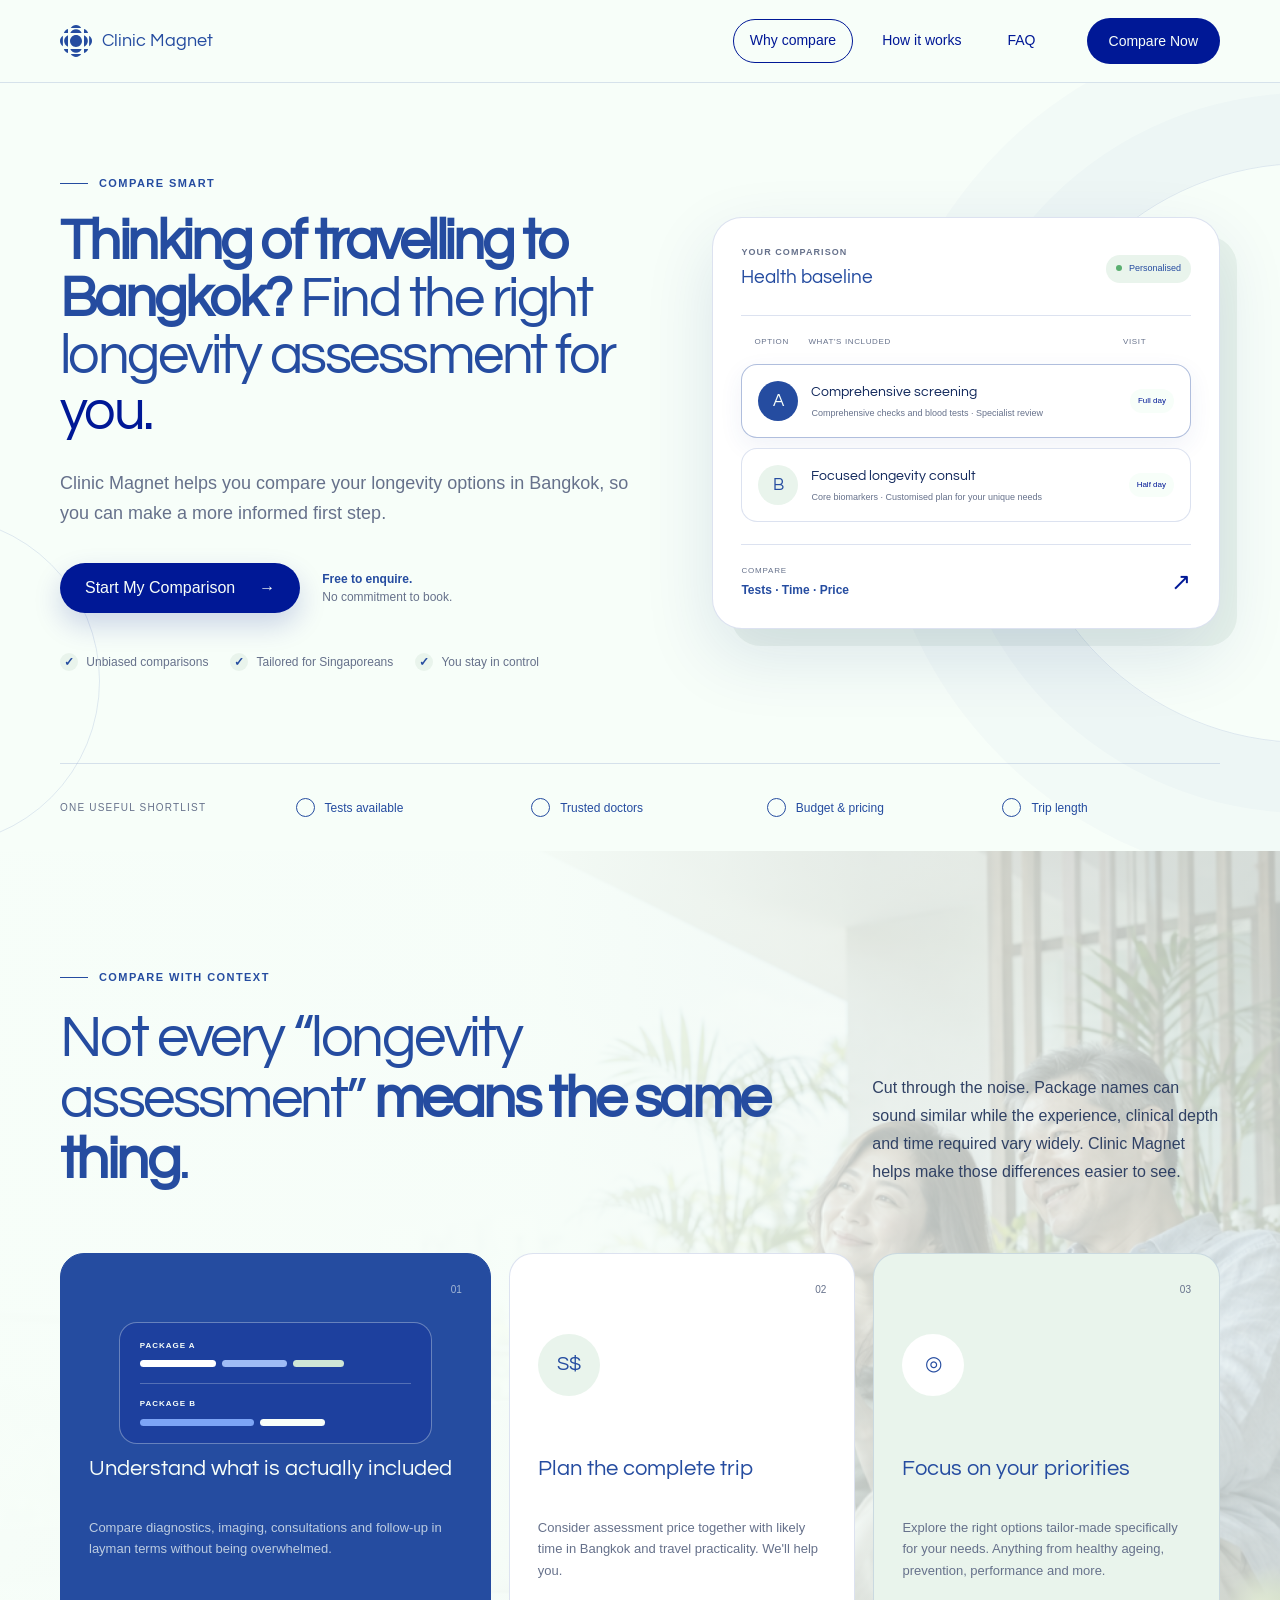
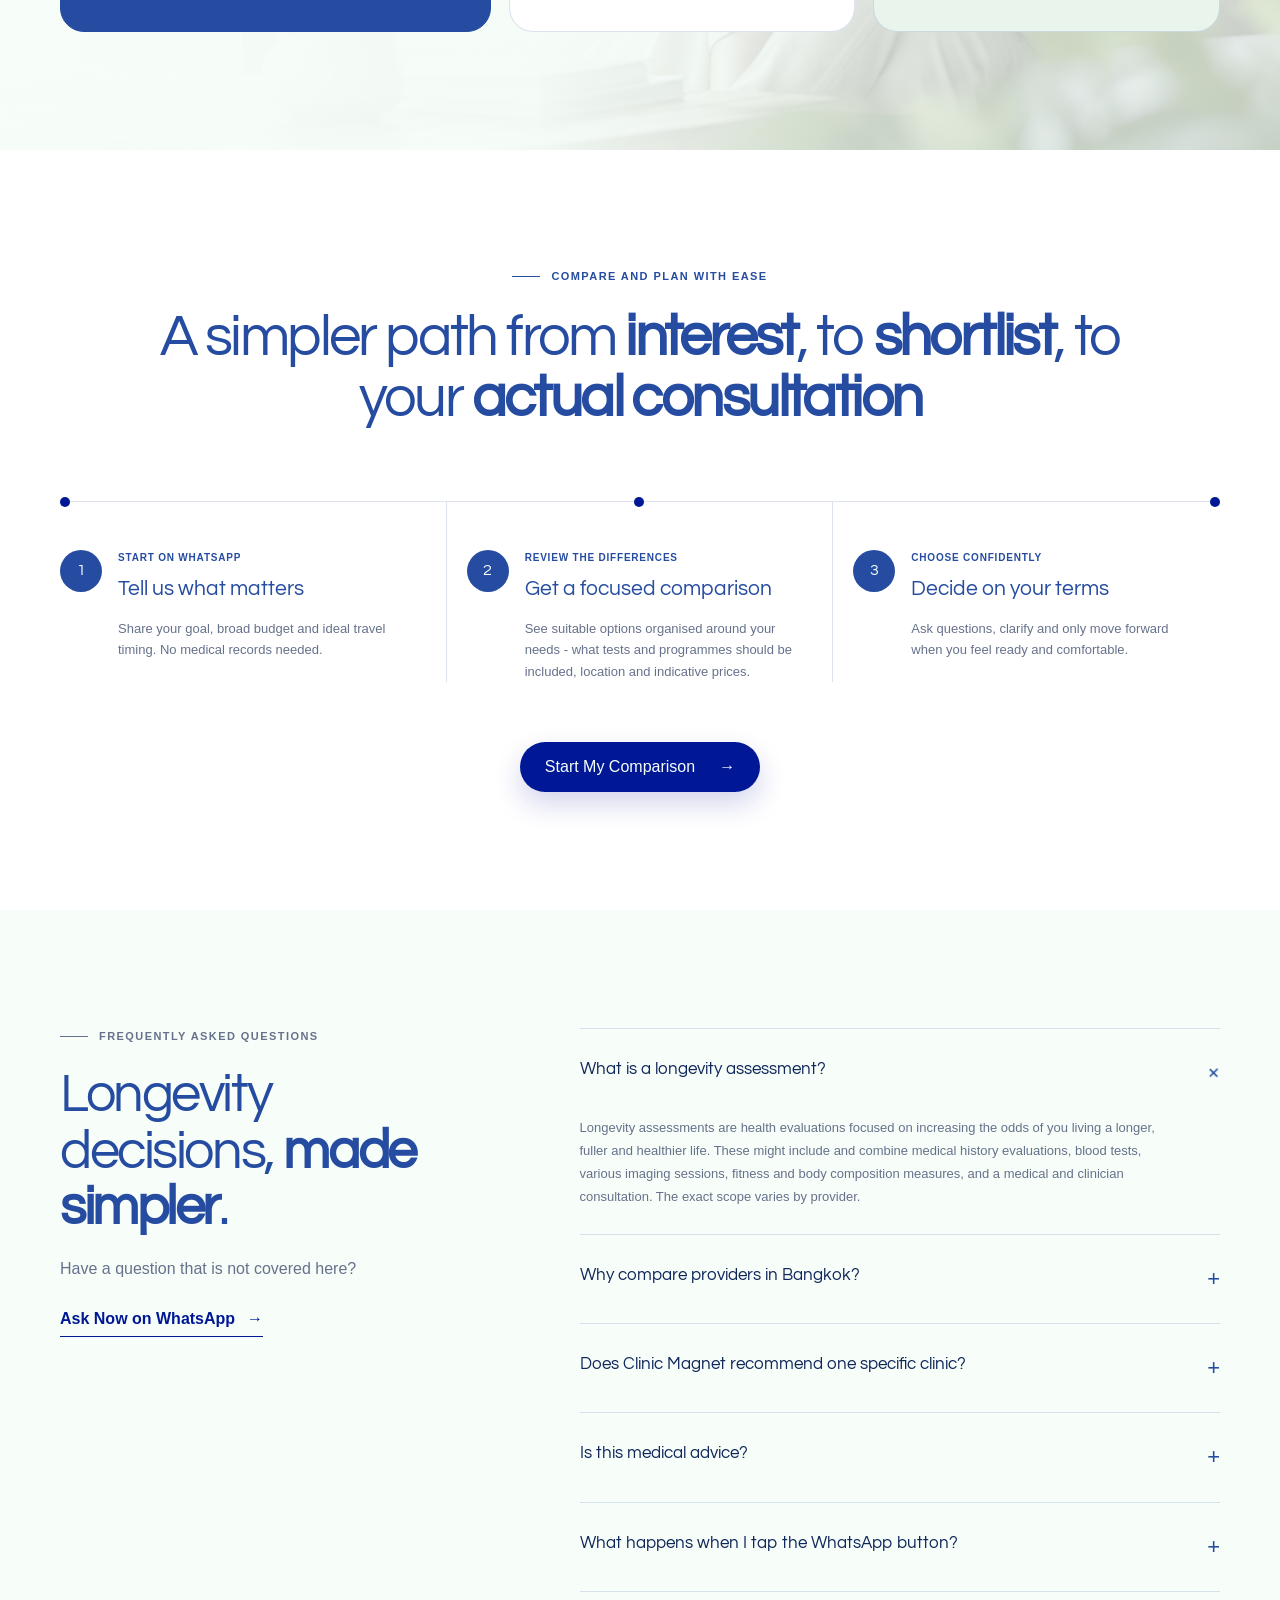
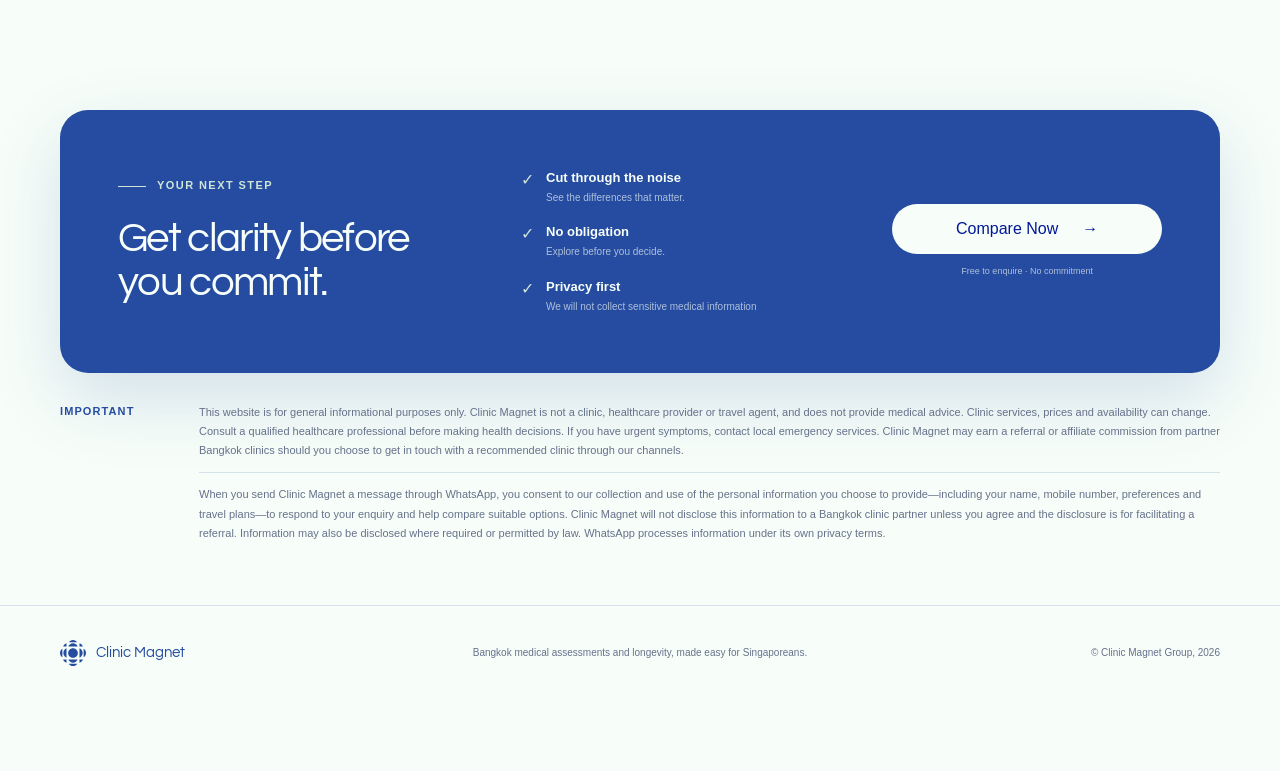
==== index.html @ 4d037371 "Add files via upload Clarified and cleaned up source folder so only essential files are uploaded (in" ====
<!doctype html>
<html lang="en-SG">
  <head>
    <meta charset="UTF-8" />
    <meta name="viewport" content="width=device-width, initial-scale=1.0" />
    <meta name="theme-color" content="#f7fef9" />
    <meta
      name="description"
      content="Compare Bangkok longevity assessment programmes with Clinic Magnet — clearly, confidently and with your priorities in mind."
    />
    <meta property="og:title" content="Compare Bangkok longevity assessments | Clinic Magnet" />
    <meta
      property="og:description"
      content="A clearer way for Singapore residents to compare Bangkok longevity assessment programmes."
    />
    <meta property="og:type" content="website" />
    <meta property="og:image" content="/clinic-magnet-longevity-og.png" />
    <meta property="og:image:width" content="1731" />
    <meta property="og:image:height" content="909" />
    <meta property="og:image:alt" content="Find the right longevity assessment for you with Clinic Magnet." />
    <meta name="twitter:card" content="summary_large_image" />
    <meta name="twitter:title" content="Compare Bangkok longevity assessments | Clinic Magnet" />
    <meta
      name="twitter:description"
      content="A clearer way for Singapore residents to compare Bangkok longevity assessment programmes."
    />
    <meta name="twitter:image" content="/clinic-magnet-longevity-og.png" />
    <title>Bangkok longevity assessments, compared | Clinic Magnet</title>
    <link rel="preconnect" href="https://fonts.googleapis.com" />
    <link rel="preconnect" href="https://fonts.gstatic.com" crossorigin />
    <link href="https://fonts.googleapis.com/css2?family=Questrial&display=swap" rel="stylesheet" />
    <link rel="stylesheet" href="clinic-magnet-longevity.css?v=20260912-1" />
  </head>
  <body id="top" class="cm-page">
    <a class="skip-link" href="#main">Skip to content</a>

    <header class="site-header">
      <div class="container nav-wrap">
        <a class="brand" href="#top" aria-label="Clinic Magnet — home">
          <svg class="brand-symbol" viewBox="20 20 160 160" aria-hidden="true">
            <g>
              <path d="M99.999 129.908c16.521 0 29.915-13.393 29.915-29.915 0-16.521-13.393-29.915-29.915-29.915S70.084 83.471 70.084 99.993s13.394 29.915 29.915 29.915z" />
              <path d="M99.997 40.738c-12.912 0-23.959 7.977-28.487 19.27h56.973c-4.527-11.293-15.575-19.27-28.486-19.27z" />
              <path d="M139.998 71.511v56.973c11.293-4.528 19.27-15.576 19.27-28.487s-7.977-23.959-19.27-28.486z" />
              <path d="M99.997 159.268c12.912 0 23.959-7.977 28.486-19.27H71.51c4.528 11.294 15.576 19.27 28.487 19.27z" />
              <path d="M60.003 71.511c-11.293 4.528-19.27 15.576-19.27 28.486s7.977 23.959 19.27 28.487V71.511z" />
              <path d="M99.999 20c-10.997 0-20.639 5.786-26.057 14.48h52.113C120.639 25.786 110.996 20 99.999 20z" />
              <path d="M165.52 73.944v52.113C174.213 120.641 180 110.997 180 100c0-10.997-5.786-20.639-14.48-26.057v.001z" />
              <path d="M99.998 180c10.997 0 20.64-5.786 26.057-14.479H73.942C79.358 174.213 89.002 180 99.999 180h-.001z" />
              <path d="M20 99.998c0 10.996 5.786 20.639 14.48 26.057V73.942C25.786 79.358 20 89.002 20 99.998z" />
              <path d="M139.994 39.466v20.54h20.54a28.641 28.641 0 0 0-7.49-13.05 28.63 28.63 0 0 0-13.051-7.49h.001z" />
              <path d="M139.998 160.538a28.623 28.623 0 0 0 13.051-7.491 28.621 28.621 0 0 0 7.489-13.05h-20.54v20.541z" />
              <path d="M46.955 153.048a28.646 28.646 0 0 0 13.051 7.491v-20.54h-20.54a28.632 28.632 0 0 0 7.489 13.049z" />
              <path d="M39.461 60.006h20.54v-20.54a28.64 28.64 0 0 0-13.051 7.49 28.627 28.627 0 0 0-7.49 13.05h.001z" />
            </g>
          </svg>
          <span>Clinic Magnet</span>
        </a>

        <nav class="desktop-nav" aria-label="Primary navigation">
          <a href="#why">Why compare</a>
          <a href="#how">How it works</a>
          <a href="#faq">FAQ</a>
        </nav>

        <a class="button button-small whatsapp-cta" data-location="cm-header" href="#">
          Compare Now
        </a>
      </div>
    </header>

    <main id="main">
      <section class="hero">
        <div class="hero-orbit orbit-one" aria-hidden="true"></div>
        <div class="hero-orbit orbit-two" aria-hidden="true"></div>
        <div class="container hero-grid">
          <div class="hero-copy">
            <p class="kicker"><span></span> Compare Smart</p>
            <h1><strong>Thinking of travelling to Bangkok?</strong> Find the right longevity assessment for <em>you.</em></h1>
            <p class="hero-lead">
              Clinic Magnet helps you compare your longevity options in Bangkok, so you can make a
              more informed first step.
            </p>

            <div class="hero-actions">
              <a class="button button-primary whatsapp-cta" data-location="cm-hero" href="#">
                Start My Comparison <span aria-hidden="true">→</span>
              </a>
              <p><strong>Free to enquire.</strong><br />No commitment to book.</p>
            </div>

            <ul class="proof-list" aria-label="Service highlights">
              <li><span aria-hidden="true">✓</span> Unbiased comparisons</li>
              <li><span aria-hidden="true">✓</span> Tailored for Singaporeans</li>
              <li><span aria-hidden="true">✓</span> You stay in control</li>
            </ul>
          </div>

          <aside class="shortlist-panel" aria-label="Example longevity assessment comparison">
            <div class="panel-heading">
              <div>
                <small>Your comparison</small>
                <strong>Health baseline</strong>
              </div>
              <span><i></i> Personalised</span>
            </div>

            <div class="compare-labels" aria-hidden="true">
              <span>Option</span><span>What's included</span><span>Visit</span>
            </div>

            <div class="option-row selected">
              <span class="option-letter">A</span>
              <div>
                <strong>Comprehensive screening</strong>
                <small>Comprehensive checks and blood tests · Specialist review</small>
              </div>
              <span class="visit-pill">Full day</span>
            </div>

            <div class="option-row">
              <span class="option-letter">B</span>
              <div>
                <strong>Focused longevity consult</strong>
                <small>Core biomarkers · Customised plan for your unique needs</small>
              </div>
              <span class="visit-pill">Half day</span>
            </div>

            <div class="panel-summary">
              <div><span>Compare</span><strong>Tests · Time · Price</strong></div>
              <span aria-hidden="true">↗</span>
            </div>
          </aside>
        </div>

        <div class="container compare-strip">
          <p>One useful shortlist</p>
          <span>Tests available</span>
          <span>Trusted doctors</span>
          <span>Budget &amp; pricing</span>
          <span>Trip length</span>
        </div>
      </section>

      <section class="section why-section" id="why">
        <div class="container">
          <div class="section-heading split-heading">
            <div>
              <p class="kicker"><span></span> Compare with context</p>
              <h2>Not every “longevity assessment” <strong>means the same thing</strong>.</h2>
            </div>
            <p>
              Cut through the noise. Package names can sound similar while the experience, clinical
              depth and time required vary widely. Clinic Magnet helps make those differences easier to see.
            </p>
          </div>

          <div class="benefit-grid">
            <article class="benefit-card blue-card">
              <span class="card-number">01</span>
              <div class="card-graphic compare-graphic" aria-hidden="true">
                <div class="package-group package-a">
                  <strong>Package A</strong>
                  <div class="bar-row"><span></span><span></span><span></span></div>
                </div>
                <div class="package-group package-b">
                  <strong>Package B</strong>
                  <div class="bar-row"><span></span><span></span></div>
                </div>
              </div>
              <h3>Understand what is actually included</h3>
              <p>Compare diagnostics, imaging, consultations and follow-up in layman terms without being overwhelmed.</p>
            </article>

            <article class="benefit-card">
              <span class="card-number">02</span>
              <div class="card-icon" aria-hidden="true">S$</div>
              <h3>Plan the complete trip</h3>
              <p>Consider assessment price together with likely time in Bangkok and travel practicality. We'll help you.</p>
            </article>

            <article class="benefit-card mint-card">
              <span class="card-number">03</span>
              <div class="card-icon target-icon" aria-hidden="true">◎</div>
              <h3>Focus on your priorities</h3>
              <p>Explore the right options tailor-made specifically for your needs. Anything from healthy ageing, prevention, performance and more.</p>
            </article>
          </div>
        </div>
      </section>

      <section class="section steps-section" id="how">
        <div class="container">
          <div class="section-heading centered-heading">
            <p class="kicker"><span></span> Compare And Plan With Ease</p>
            <h2>A simpler path from <strong>interest</strong>, to <strong>shortlist</strong>, to your <strong>actual consultation</strong></h2>
          </div>

          <ol class="steps-list">
            <li>
              <span class="step-number">1</span>
              <div>
                <p>Start on WhatsApp</p>
                <h3>Tell us what matters</h3>
                <span>Share your goal, broad budget and ideal travel timing. No medical records needed.</span>
              </div>
            </li>
            <li>
              <span class="step-number">2</span>
              <div>
                <p>Review the differences</p>
                <h3>Get a focused comparison</h3>
                <span>See suitable options organised around your needs - what tests and programmes should be included, location and indicative prices.</span>
              </div>
            </li>
            <li>
              <span class="step-number">3</span>
              <div>
                <p>Choose confidently</p>
                <h3>Decide on your terms</h3>
                <span>Ask questions, clarify and only move forward when you feel ready and comfortable.</span>
              </div>
            </li>
          </ol>

          <div class="center-action">
            <a class="button button-primary whatsapp-cta" data-location="cm-steps" href="#">
              Start My Comparison <span aria-hidden="true">→</span>
            </a>
          </div>
        </div>
      </section>

      <section class="section faq-section" id="faq">
        <div class="container faq-layout">
          <div class="faq-intro">
            <p class="kicker"><span></span> Frequently asked questions</p>
            <h2>Longevity decisions, <strong>made simpler</strong>.</h2>
            <p>Have a question that is not covered here?</p>
            <a class="inline-link whatsapp-cta" data-location="cm-faq" href="#">Ask Now on WhatsApp <span>→</span></a>
          </div>

          <div class="accordion">
            <details open>
              <summary>What is a longevity assessment?<span aria-hidden="true">+</span></summary>
              <p>
                Longevity assessments are health evaluations focused on increasing the odds of you living a
                longer, fuller and healthier life. These might include and combine medical history evaluations,
                blood tests, various imaging sessions, fitness and body composition measures, and a medical and
                clinician consultation. The exact scope varies by provider.
              </p>
            </details>
            <details>
              <summary>Why compare providers in Bangkok?<span aria-hidden="true">+</span></summary>
              <p>
                Bangkok offers a wide range of reputable, highly rated private hospitals and specialist clinics
                within a short flight from Singapore. Comparing helps you understand the differences before
                committing to a visit.
              </p>
            </details>
            <details>
              <summary>Does Clinic Magnet recommend one specific clinic?<span aria-hidden="true">+</span></summary>
              <p>
                We organise potential options around the preferences you share. Clinic Magnet strives to be
                neutral and focused on your needs. We generally offer 3 different options for consideration,
                though sometimes, based on your unique needs, we might recommend less.
              </p>
            </details>
            <details>
              <summary>Is this medical advice?<span aria-hidden="true">+</span></summary>
              <p>
                No. The comparison is general information and does not replace medical advice, diagnosis or
                treatment from a qualified healthcare professional.
              </p>
            </details>
            <details>
              <summary>What happens when I tap the WhatsApp button?<span aria-hidden="true">+</span></summary>
              <p>
                WhatsApp opens with a ready-to-edit enquiry. Sending it starts a conversation about the kind
                of comparison you are looking for, without any obligation to book.
              </p>
            </details>
          </div>
        </div>
      </section>

      <section class="final-section">
        <div class="container final-card">
          <div>
            <p class="kicker light"><span></span> Your next step</p>
            <h2>Get clarity before you commit.</h2>
          </div>
          <ul>
            <li><span>✓</span><div><strong>Cut through the noise</strong><small>See the differences that matter.</small></div></li>
            <li><span>✓</span><div><strong>No obligation</strong><small>Explore before you decide.</small></div></li>
            <li><span>✓</span><div><strong>Privacy first</strong><small>We will not collect sensitive medical information</small></div></li>
          </ul>
          <div class="final-action">
            <a class="button button-light whatsapp-cta" data-location="cm-final" href="#">
              Compare Now <span aria-hidden="true">→</span>
            </a>
            <span>Free to enquire · No commitment</span>
          </div>
        </div>

        <div class="container disclaimer">
          <strong>Important</strong>
          <div class="disclaimer-copy">
            <p>
              This website is for general informational purposes only. Clinic Magnet is not a clinic,
              healthcare provider or travel agent, and does not provide medical
              advice. Clinic services, prices and availability can change. Consult a qualified healthcare
              professional before making health
              decisions. If you have urgent symptoms, contact local emergency services. Clinic Magnet may
              earn a referral or affiliate commission from partner Bangkok clinics should you choose to get
              in touch with a recommended clinic through our channels.
            </p>
            <p class="privacy-note">
              When you send Clinic Magnet a message through WhatsApp, you consent to our collection and use
              of the personal information you choose to provide—including your name, mobile number,
              preferences and travel plans—to respond to your enquiry and help compare suitable options.
              Clinic Magnet will not disclose this information to a Bangkok clinic partner unless you agree
              and the disclosure is for facilitating a referral. Information may also be disclosed where
              required or permitted by law. WhatsApp processes information under its own privacy terms.
            </p>
          </div>
        </div>
      </section>
    </main>

    <footer>
      <div class="container footer-inner">
        <a class="brand footer-brand" href="#top" aria-label="Clinic Magnet — back to top">
          <svg class="brand-symbol" viewBox="20 20 160 160" aria-hidden="true">
            <g>
              <path d="M99.999 129.908c16.521 0 29.915-13.393 29.915-29.915 0-16.521-13.393-29.915-29.915-29.915S70.084 83.471 70.084 99.993s13.394 29.915 29.915 29.915z" />
              <path d="M99.997 40.738c-12.912 0-23.959 7.977-28.487 19.27h56.973c-4.527-11.293-15.575-19.27-28.486-19.27z" />
              <path d="M139.998 71.511v56.973c11.293-4.528 19.27-15.576 19.27-28.487s-7.977-23.959-19.27-28.486z" />
              <path d="M99.997 159.268c12.912 0 23.959-7.977 28.486-19.27H71.51c4.528 11.294 15.576 19.27 28.487 19.27z" />
              <path d="M60.003 71.511c-11.293 4.528-19.27 15.576-19.27 28.486s7.977 23.959 19.27 28.487V71.511z" />
              <path d="M99.999 20c-10.997 0-20.639 5.786-26.057 14.48h52.113C120.639 25.786 110.996 20 99.999 20z" />
              <path d="M165.52 73.944v52.113C174.213 120.641 180 110.997 180 100c0-10.997-5.786-20.639-14.48-26.057v.001z" />
              <path d="M99.998 180c10.997 0 20.64-5.786 26.057-14.479H73.942C79.358 174.213 89.002 180 99.999 180h-.001z" />
              <path d="M20 99.998c0 10.996 5.786 20.639 14.48 26.057V73.942C25.786 79.358 20 89.002 20 99.998z" />
              <path d="M139.994 39.466v20.54h20.54a28.641 28.641 0 0 0-7.49-13.05 28.63 28.63 0 0 0-13.051-7.49h.001z" />
              <path d="M139.998 160.538a28.623 28.623 0 0 0 13.051-7.491 28.621 28.621 0 0 0 7.489-13.05h-20.54v20.541z" />
              <path d="M46.955 153.048a28.646 28.646 0 0 0 13.051 7.491v-20.54h-20.54a28.632 28.632 0 0 0 7.489 13.049z" />
              <path d="M39.461 60.006h20.54v-20.54a28.64 28.64 0 0 0-13.051 7.49 28.627 28.627 0 0 0-7.49 13.05h.001z" />
            </g>
          </svg>
          <span>Clinic Magnet</span>
        </a>
        <p>Bangkok medical assessments and longevity, made easy for Singaporeans.</p>
        <span>© Clinic Magnet Group, <span id="year"></span></span>
      </div>
    </footer>

    <div class="mobile-cta-bar">
      <a class="button button-primary whatsapp-cta" data-location="cm-mobile" href="#">
        Start My Comparison <span aria-hidden="true">→</span>
      </a>
    </div>

    <script src="script.js"></script>
  </body>
</html>
---- clinic-magnet-longevity.css ----
:root {
  --cm-blue: #254ca0;
  --cm-blue-dark: #001896;
  --cm-ink: #10275b;
  --cm-paper: #f7fef9;
  --cm-mint: #e9f4ec;
  --cm-mint-strong: #cfe6d6;
  --cm-white: #ffffff;
  --cm-line: rgba(37, 76, 160, 0.16);
  --cm-muted: #66718b;
  --cm-shadow: 0 26px 70px rgba(13, 48, 126, 0.12);
}

* { box-sizing: border-box; }
html { scroll-behavior: smooth; }
body {
  margin: 0;
  background: var(--cm-paper);
  color: var(--cm-ink);
  font-family: Helvetica, Arial, sans-serif;
  font-size: 16px;
  line-height: 1.55;
  -webkit-font-smoothing: antialiased;
}
a { color: inherit; text-decoration: none; }
.container { width: min(1160px, calc(100% - 40px)); margin-inline: auto; }
.skip-link {
  position: fixed; top: 8px; left: 8px; z-index: 100; transform: translateY(-160%);
  padding: 10px 14px; border: 2px solid var(--cm-blue-dark); border-radius: 8px;
  background: var(--cm-white); color: var(--cm-blue-dark);
}
.skip-link:focus { transform: translateY(0); }

.site-header {
  position: sticky; top: 0; z-index: 30; background: rgba(247, 254, 249, 0.92);
  border-bottom: 1px solid var(--cm-line); backdrop-filter: blur(14px);
}
.nav-wrap { min-height: 82px; display: flex; align-items: center; gap: 34px; }
.brand { display: inline-flex; align-items: center; gap: 10px; color: var(--cm-blue); font-family: Questrial, sans-serif; font-size: 18px; }
.brand-symbol { width: 32px; height: 32px; fill: currentColor; flex: none; }
.desktop-nav { display: flex; gap: 12px; margin-left: auto; }
.desktop-nav a { padding: 10px 16px; border: 1px solid transparent; border-radius: 999px; color: var(--cm-blue-dark); font-size: 14px; }
.desktop-nav a:first-child { border-color: var(--cm-blue-dark); }
.desktop-nav a:hover { background: var(--cm-mint); }

.button {
  min-height: 50px; display: inline-flex; align-items: center; justify-content: center; gap: 24px;
  padding: 0 25px; border-radius: 999px; font-weight: 400; line-height: 1;
  transition: transform .2s ease, background .2s ease, box-shadow .2s ease;
}
.button:hover { transform: translateY(-2px); }
.button:focus-visible, a:focus-visible, summary:focus-visible { outline: 3px solid rgba(37,76,160,.32); outline-offset: 4px; }
.button-small { min-height: 46px; padding-inline: 22px; background: var(--cm-blue-dark); color: var(--cm-paper); font-size: 14px; }
.button-primary { background: var(--cm-blue-dark); color: var(--cm-paper); box-shadow: 0 12px 28px rgba(0, 24, 150, .18); }
.button-primary:hover { background: var(--cm-blue); box-shadow: 0 16px 32px rgba(0, 24, 150, .22); }
.button-light { background: var(--cm-paper); color: var(--cm-blue-dark); }

.hero { position: relative; overflow: hidden; padding: 92px 0 0; }
.hero-orbit { position: absolute; border: 1px solid rgba(37,76,160,.12); border-radius: 50%; pointer-events: none; }
.orbit-one { width: 580px; height: 580px; right: -315px; top: 80px; box-shadow: 0 0 0 70px rgba(37,76,160,.025), 0 0 0 140px rgba(37,76,160,.018); }
.orbit-two { width: 330px; height: 330px; left: -230px; bottom: 5px; }
.hero-grid { position: relative; display: grid; grid-template-columns: 1.06fr .94fr; gap: 80px; align-items: center; padding-bottom: 92px; }
.kicker { display: flex; align-items: center; gap: 11px; margin: 0 0 22px; color: var(--cm-blue); font-size: 11px; font-weight: 700; letter-spacing: .13em; text-transform: uppercase; }
.kicker span { width: 28px; height: 1px; background: currentColor; }
h1, h2, h3, p { margin-top: 0; }
h1, h2, h3 { font-family: Questrial, sans-serif; font-weight: 400; }
h1 { max-width: 700px; margin-bottom: 28px; color: var(--cm-blue); font-size: clamp(42px, 4.35vw, 58px); line-height: 1.02; letter-spacing: -.045em; }
h1 strong { font-weight: 700; }
h1 em { color: var(--cm-blue-dark); font-style: normal; }
.hero-lead { max-width: 610px; color: var(--cm-muted); font-size: 18px; line-height: 1.65; }
.hero-actions { display: flex; align-items: center; gap: 22px; margin-top: 34px; }
.hero-actions p { margin: 0; color: var(--cm-muted); font-size: 12px; line-height: 1.5; }
.hero-actions p strong { color: var(--cm-blue); font-weight: 700; }
.proof-list { display: flex; flex-wrap: wrap; gap: 22px; padding: 0; margin: 40px 0 0; list-style: none; color: var(--cm-muted); font-size: 12px; }
.proof-list span { display: inline-grid; place-items: center; width: 18px; height: 18px; margin-right: 5px; border-radius: 50%; background: var(--cm-mint); color: var(--cm-blue); font-weight: 700; }

.shortlist-panel { position: relative; padding: 28px; border: 1px solid var(--cm-line); border-radius: 30px; background: var(--cm-white); box-shadow: var(--cm-shadow); }
.shortlist-panel::before { content: ""; position: absolute; z-index: -1; inset: 18px -18px -18px 18px; border-radius: 30px; background: var(--cm-mint); }
.panel-heading { display: flex; justify-content: space-between; align-items: center; padding-bottom: 22px; border-bottom: 1px solid var(--cm-line); }
.panel-heading small, .panel-heading strong { display: block; }
.panel-heading small { color: var(--cm-muted); font-size: 9px; font-weight: 700; letter-spacing: .12em; text-transform: uppercase; }
.panel-heading strong { margin-top: 3px; color: var(--cm-blue); font-family: Questrial, sans-serif; font-size: 19px; font-weight: 400; }
.panel-heading > span { padding: 7px 10px; border-radius: 99px; background: var(--cm-mint); color: var(--cm-blue); font-size: 9px; }
.panel-heading i { display: inline-block; width: 6px; height: 6px; margin-right: 4px; border-radius: 50%; background: #5aaf70; }
.compare-labels { display: grid; grid-template-columns: 42px 1fr 55px; gap: 12px; padding: 20px 13px 6px; color: var(--cm-muted); font-size: 8px; letter-spacing: .08em; text-transform: uppercase; }
.option-row { display: grid; grid-template-columns: auto 1fr auto; gap: 13px; align-items: center; margin-top: 10px; padding: 16px; border: 1px solid var(--cm-line); border-radius: 16px; background: var(--cm-white); }
.option-row.selected { border-color: rgba(37,76,160,.36); box-shadow: 0 8px 24px rgba(37,76,160,.07); }
.option-letter { display: grid; place-items: center; width: 40px; height: 40px; border-radius: 50%; background: var(--cm-mint); color: var(--cm-blue); font-family: Questrial, sans-serif; font-size: 17px; }
.selected .option-letter { background: var(--cm-blue); color: var(--cm-paper); }
.option-row div { min-width: 0; }
.option-row strong, .option-row small { display: block; }
.option-row strong { color: var(--cm-ink); font-family: Questrial, sans-serif; font-size: 14px; font-weight: 400; }
.option-row small { margin-top: 3px; color: var(--cm-muted); font-size: 9px; line-height: 1.35; }
.visit-pill { padding: 6px 8px; border-radius: 99px; background: var(--cm-paper); color: var(--cm-blue-dark); font-size: 8px; }
.panel-summary { display: flex; justify-content: space-between; align-items: end; margin-top: 22px; padding-top: 18px; border-top: 1px solid var(--cm-line); }
.panel-summary div span, .panel-summary div strong { display: block; }
.panel-summary div span { color: var(--cm-muted); font-size: 8px; letter-spacing: .1em; text-transform: uppercase; }
.panel-summary div strong { margin-top: 4px; color: var(--cm-blue); font-size: 12px; }
.panel-summary > span { color: var(--cm-blue-dark); font-size: 24px; }

.compare-strip { position: relative; min-height: 88px; display: grid; grid-template-columns: repeat(5, minmax(0, 1fr)); column-gap: 18px; align-items: center; border-top: 1px solid var(--cm-line); }
.compare-strip p { margin: 0; color: var(--cm-muted); font-size: 10px; letter-spacing: .12em; text-transform: uppercase; }
.compare-strip > span { min-width: 0; display: grid; grid-template-columns: 18px minmax(0, 1fr); gap: 11px; align-items: center; color: var(--cm-blue); font-size: 12px; line-height: 1.35; }
.compare-strip > span::before { content: ""; width: 17px; height: 17px; border: 1px solid var(--cm-blue); border-radius: 50%; }

.section { padding: 118px 0; }
.why-section { position: relative; isolation: isolate; overflow: hidden; background: var(--cm-paper); }
.why-section::before { content: ""; position: absolute; z-index: -2; inset: 0; background: url("clinic-magnet-couple-background.png") 78% center / cover no-repeat; opacity: .9; filter: saturate(.82) contrast(.94); }
.why-section::after { content: ""; position: absolute; z-index: -1; inset: 0; background: linear-gradient(90deg, rgba(247,254,249,.99) 0%, rgba(247,254,249,.96) 42%, rgba(247,254,249,.72) 68%, rgba(247,254,249,.7) 100%); }
.why-section > .container { position: relative; z-index: 1; }
.section-heading h2 { max-width: 760px; margin: 0; color: var(--cm-blue); font-size: clamp(39px, 4.5vw, 62px); line-height: 1.06; letter-spacing: -.045em; }
.split-heading { display: grid; grid-template-columns: 1.35fr .65fr; gap: 90px; align-items: end; }
.split-heading > p { margin: 0 0 5px; color: #304164; line-height: 1.75; }
h2 strong { font-weight: 700; }
.benefit-grid { display: grid; grid-template-columns: 1.15fr .925fr .925fr; gap: 18px; margin-top: 62px; }
.benefit-card { min-height: 350px; display: flex; flex-direction: column; padding: 28px; border: 1px solid var(--cm-line); border-radius: 24px; background: var(--cm-white); }
.benefit-card.blue-card { background: var(--cm-blue); color: var(--cm-paper); border-color: var(--cm-blue); }
.benefit-card.mint-card { background: var(--cm-mint); }
.card-number { align-self: flex-end; color: var(--cm-muted); font-size: 10px; }
.blue-card .card-number { color: rgba(247,254,249,.6); }
.card-icon { display: grid; place-items: center; width: 62px; height: 62px; margin-top: 36px; border-radius: 50%; background: var(--cm-mint); color: var(--cm-blue); font-family: Questrial, sans-serif; font-size: 20px; }
.target-icon { background: var(--cm-white); }
.benefit-card h3 { min-height: 51px; margin: auto 0 10px; color: var(--cm-blue); font-size: 22px; line-height: 1.15; }
.blue-card h3 { color: var(--cm-paper); }
.benefit-card p { min-height: 86px; margin: 0; color: var(--cm-muted); font-size: 13px; line-height: 1.65; }
.blue-card p { color: rgba(247,254,249,.72); }
.card-graphic { width: 84%; margin: 24px auto 12px; padding: 17px 20px; border: 1px solid rgba(247,254,249,.34); border-radius: 18px; background: rgba(0,24,150,.2); }
.package-group + .package-group { margin-top: 16px; padding-top: 14px; border-top: 1px solid rgba(247,254,249,.25); }
.package-group strong { display: block; color: var(--cm-paper); font-size: 8px; letter-spacing: .12em; text-transform: uppercase; }
.bar-row { display: flex; align-items: center; gap: 6px; margin-top: 8px; }
.bar-row span { display: block; height: 7px; border-radius: 99px; }
.package-a .bar-row span:nth-child(1) { width: 28%; background: var(--cm-white); }
.package-a .bar-row span:nth-child(2) { width: 24%; background: #9fbcf6; }
.package-a .bar-row span:nth-child(3) { width: 19%; background: var(--cm-mint-strong); }
.package-b .bar-row span:nth-child(1) { width: 42%; background: #7da5f6; }
.package-b .bar-row span:nth-child(2) { width: 24%; background: var(--cm-paper); }

.steps-section { background: var(--cm-white); }
.centered-heading { text-align: center; }
.centered-heading .kicker { justify-content: center; }
.centered-heading h2 { max-width: 980px; margin-inline: auto; }
.steps-list { display: grid; grid-template-columns: repeat(3, 1fr); padding: 0; margin: 72px 0 0; list-style: none; border-top: 1px solid var(--cm-line); }
.steps-list li { position: relative; display: grid; grid-template-columns: auto minmax(0, 1fr); gap: 16px; padding: 48px 20px 0 0; }
.steps-list li:not(:last-child) { border-right: 1px solid var(--cm-line); }
.steps-list li + li { padding-left: 20px; }
.step-number { position: relative; display: grid; place-items: center; width: 42px; height: 42px; border-radius: 50%; background: var(--cm-blue); color: var(--cm-paper); font-family: Questrial, sans-serif; }
.steps-list li::before { content: ""; position: absolute; top: -5px; left: 0; width: 10px; height: 10px; border-radius: 50%; background: var(--cm-blue-dark); }
.steps-list li:nth-child(2)::before { left: 50%; transform: translateX(-50%); }
.steps-list li:nth-child(3)::before { right: 0; left: auto; }
.steps-list p { margin: 0 0 8px; color: var(--cm-blue); font-size: 10px; font-weight: 700; letter-spacing: .08em; text-transform: uppercase; }
.steps-list h3 { margin-bottom: 12px; color: var(--cm-blue); font-size: 21px; }
.steps-list div > span { display: block; color: var(--cm-muted); font-size: 13px; line-height: 1.65; }
.center-action { margin-top: 60px; text-align: center; }

.faq-layout { display: grid; grid-template-columns: .78fr 1.22fr; gap: 110px; }
.faq-intro { position: sticky; top: 120px; align-self: start; }
.faq-intro h2 { max-width: 430px; margin-bottom: 20px; color: var(--cm-blue); font-size: clamp(40px, 4.2vw, 58px); line-height: 1.05; letter-spacing: -.045em; }
.faq-intro > p { color: var(--cm-muted); }
.inline-link { display: inline-flex; gap: 12px; margin-top: 10px; padding-bottom: 4px; border-bottom: 1px solid currentColor; color: var(--cm-blue-dark); font-weight: 700; }
.accordion { border-top: 1px solid var(--cm-line); }
.accordion details { border-bottom: 1px solid var(--cm-line); }
.accordion summary { cursor: pointer; display: flex; justify-content: space-between; gap: 20px; padding: 27px 0; list-style: none; color: var(--cm-ink); font-family: Questrial, sans-serif; font-size: 17px; }
.accordion summary::-webkit-details-marker { display: none; }
.accordion summary span { color: var(--cm-blue); font-family: Helvetica, Arial, sans-serif; font-size: 22px; transition: transform .2s ease; }
.accordion details[open] summary span { transform: rotate(45deg); }
.accordion details p { max-width: 680px; margin: 0; padding: 0 45px 26px 0; color: var(--cm-muted); font-size: 13px; line-height: 1.75; }

.final-section { padding: 0 0 62px; }
.final-card { display: grid; grid-template-columns: 1.1fr 1fr .85fr; gap: 54px; align-items: center; padding: 58px; border-radius: 28px; background: var(--cm-blue); color: var(--cm-paper); box-shadow: 0 26px 70px rgba(37,76,160,.17); }
.kicker.light { color: var(--cm-mint-strong); }
.final-card h2 { max-width: 380px; margin: 0; font-size: 42px; line-height: 1.05; letter-spacing: -.04em; }
.final-card ul { padding: 0; margin: 0; list-style: none; }
.final-card li { display: grid; grid-template-columns: auto 1fr; gap: 12px; margin-bottom: 17px; }
.final-card li:last-child { margin-bottom: 0; }
.final-card li > span { color: var(--cm-mint-strong); }
.final-card strong, .final-card small { display: block; }
.final-card strong { font-size: 13px; }
.final-card small { margin-top: 2px; color: rgba(247,254,249,.65); font-size: 10px; }
.final-action { text-align: center; }
.final-action .button { width: 100%; }
.final-action > span { display: block; margin-top: 11px; color: rgba(247,254,249,.65); font-size: 9px; }
.disclaimer { display: grid; grid-template-columns: 105px 1fr; gap: 34px; padding-top: 30px; color: var(--cm-muted); }
.disclaimer strong { color: var(--cm-blue); font-size: 11px; letter-spacing: .1em; text-transform: uppercase; }
.disclaimer p { margin: 0; font-size: 11px; line-height: 1.75; }
.disclaimer .privacy-note { margin-top: 12px; padding-top: 12px; border-top: 1px solid var(--cm-line); }

footer { padding: 34px 0 105px; border-top: 1px solid var(--cm-line); }
.footer-inner { display: grid; grid-template-columns: 1fr 2fr 1fr; align-items: center; gap: 28px; color: var(--cm-muted); font-size: 10px; }
.footer-inner p { margin: 0; text-align: center; }
.footer-inner > span { text-align: right; }
.footer-brand { font-size: 15px; }
.footer-brand .brand-symbol { width: 26px; height: 26px; }
.mobile-cta-bar { display: none; }

@media (max-width: 920px) {
  .desktop-nav { display: none; }
  .hero { padding-top: 68px; }
  .hero-grid { grid-template-columns: 1fr; gap: 62px; }
  .hero-copy { max-width: 710px; }
  .shortlist-panel { width: min(550px, calc(100% - 12px)); justify-self: center; }
  .compare-strip { grid-template-columns: repeat(2, 1fr); gap: 22px; padding-block: 26px; }
  .compare-strip p { grid-column: 1 / -1; }
  .why-section::before { background-position: 70% top; opacity: .81; }
  .why-section::after { background: rgba(247,254,249,.83); }
  .split-heading { grid-template-columns: 1fr; gap: 25px; }
  .split-heading > p { max-width: 640px; }
  .benefit-grid { grid-template-columns: 1fr 1fr; }
  .benefit-grid .blue-card { grid-column: 1 / -1; }
  .steps-list { grid-template-columns: 1fr; border-top: 0; }
  .steps-list li, .steps-list li + li { padding: 8px 0 40px 64px; border-right: 0; border-left: 1px solid var(--cm-line); }
  .steps-list li:last-child { border-left-color: transparent; }
  .steps-list li::before, .steps-list li:nth-child(2)::before, .steps-list li:nth-child(3)::before { top: 0; right: auto; left: -5px; transform: none; }
  .step-number { position: absolute; left: 16px; top: 0; }
  .faq-layout { grid-template-columns: 1fr; gap: 52px; }
  .faq-intro { position: static; }
  .final-card { grid-template-columns: 1fr 1fr; }
  .final-action { grid-column: 1 / -1; }
  .final-action .button { width: auto; }
}

@media (max-width: 620px) {
  .container { width: min(100% - 28px, 1160px); }
  .nav-wrap { min-height: 68px; }
  .nav-wrap > .button { display: none; }
  .hero { padding-top: 56px; }
  .hero-grid { gap: 56px; padding-bottom: 74px; }
  h1 { font-size: clamp(38px, 10.5vw, 47px); }
  .hero-lead { font-size: 16px; }
  .hero-actions { align-items: flex-start; flex-direction: column; }
  .hero-actions .button { width: 100%; }
  .proof-list { display: grid; gap: 11px; margin-top: 32px; }
  .shortlist-panel { width: calc(100% - 8px); padding: 20px; border-radius: 22px; }
  .shortlist-panel::before { inset: 11px -9px -11px 9px; border-radius: 22px; }
  .compare-labels { display: none; }
  .panel-heading { margin-bottom: 15px; }
  .option-row { grid-template-columns: auto 1fr; }
  .visit-pill { display: none; }
  .compare-strip { grid-template-columns: 1fr 1fr; }
  .compare-strip > span { grid-template-columns: 18px minmax(0, 1fr); gap: 8px; font-size: 11px; }
  .section { padding: 86px 0; }
  .section-heading h2, .faq-intro h2 { font-size: 39px; }
  .benefit-grid { grid-template-columns: 1fr; margin-top: 44px; }
  .benefit-grid .blue-card { grid-column: auto; }
  .benefit-card { min-height: 310px; }
  .benefit-card h3, .benefit-card p { min-height: 0; }
  .steps-list { margin-top: 54px; }
  .steps-list li, .steps-list li + li { padding-left: 57px; }
  .step-number { left: 10px; }
  .accordion summary { padding: 23px 0; font-size: 15px; }
  .accordion details p { padding-right: 8px; }
  .final-card { width: 100%; grid-template-columns: 1fr; gap: 34px; padding: 42px 24px; border-radius: 0; }
  .final-card h2 { font-size: 37px; }
  .final-action { grid-column: auto; }
  .final-action .button { width: 100%; }
  .disclaimer { grid-template-columns: 1fr; gap: 8px; }
  .footer-inner { grid-template-columns: 1fr; text-align: center; }
  .footer-inner p { margin: 0 auto; max-width: 320px; }
  .footer-inner > span { text-align: center; }
  .footer-brand { justify-content: center; }
  .mobile-cta-bar { position: fixed; z-index: 40; bottom: 0; left: 0; right: 0; display: block; padding: 10px 14px max(10px, env(safe-area-inset-bottom)); border-top: 1px solid var(--cm-line); background: rgba(247,254,249,.94); backdrop-filter: blur(14px); }
  .mobile-cta-bar .button { width: 100%; min-height: 52px; }
}

@media (prefers-reduced-motion: reduce) {
  *, *::before, *::after { scroll-behavior: auto !important; transition-duration: .01ms !important; }
}
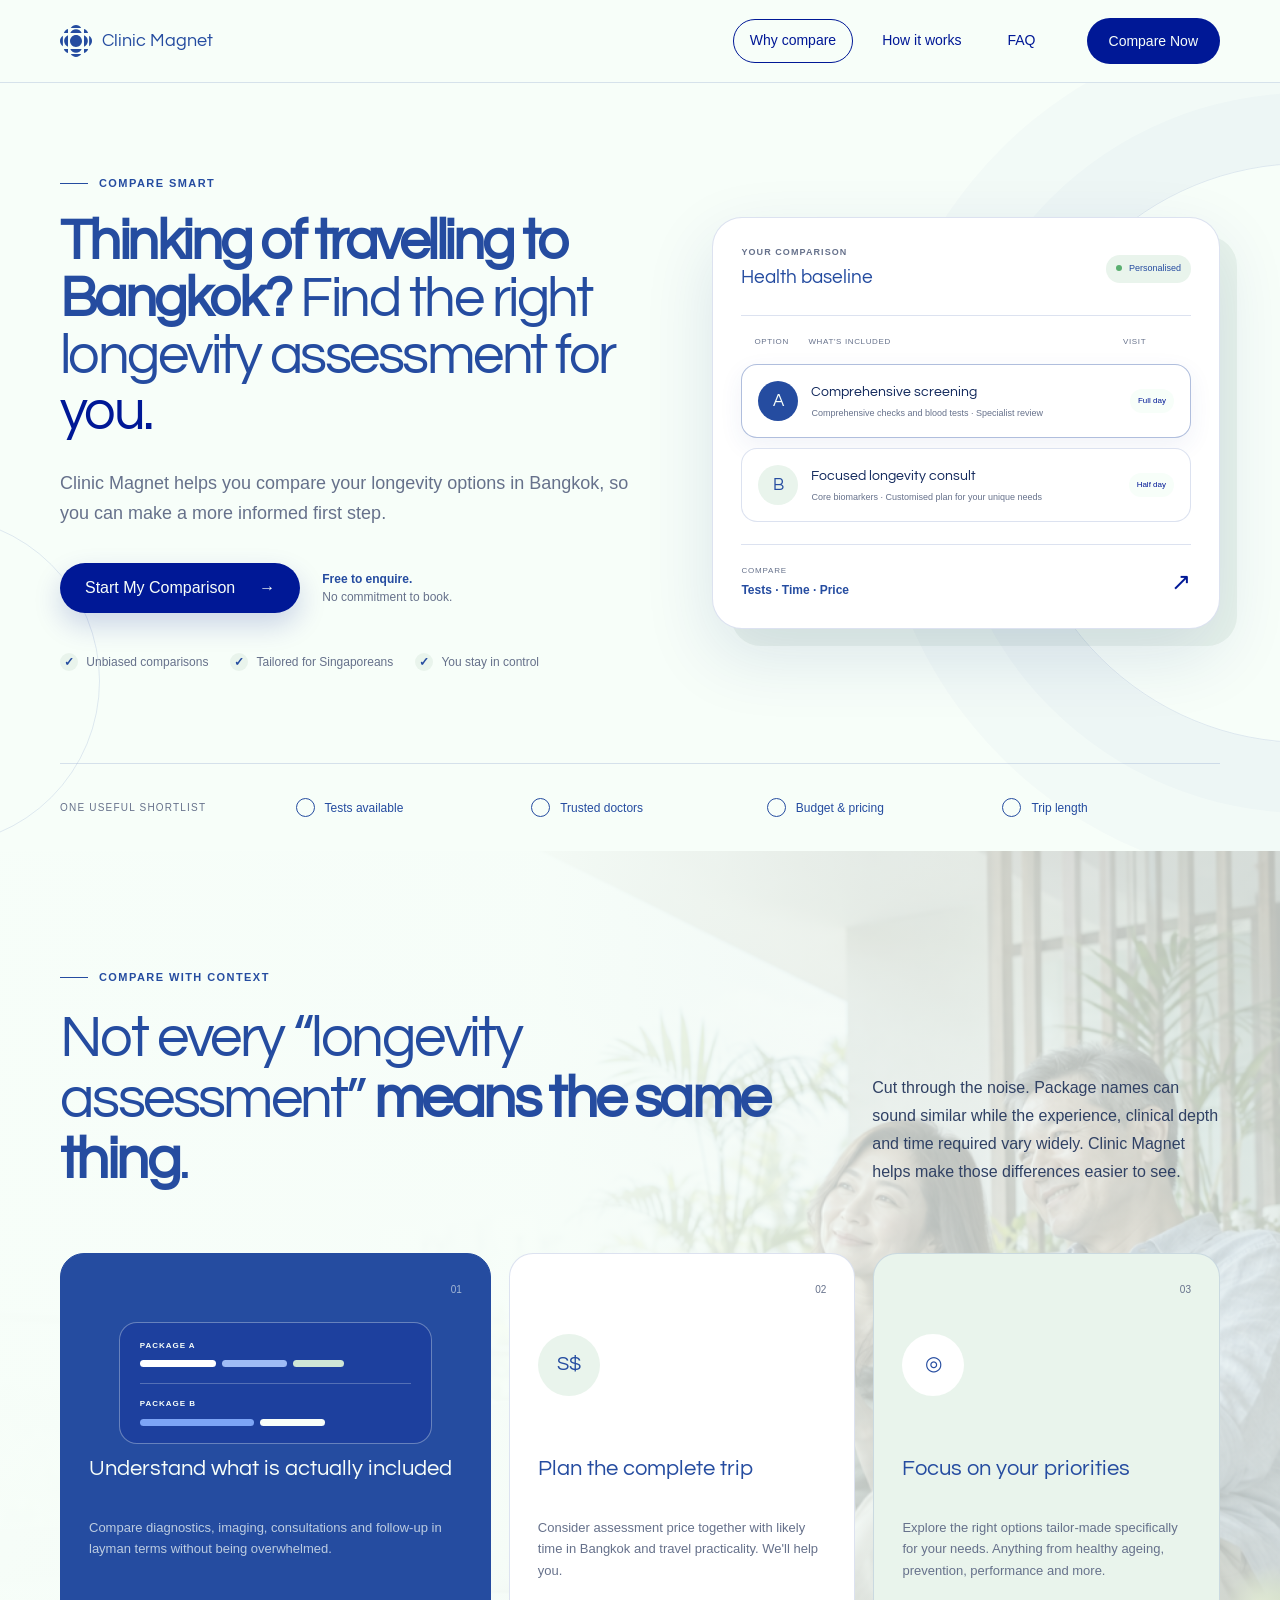
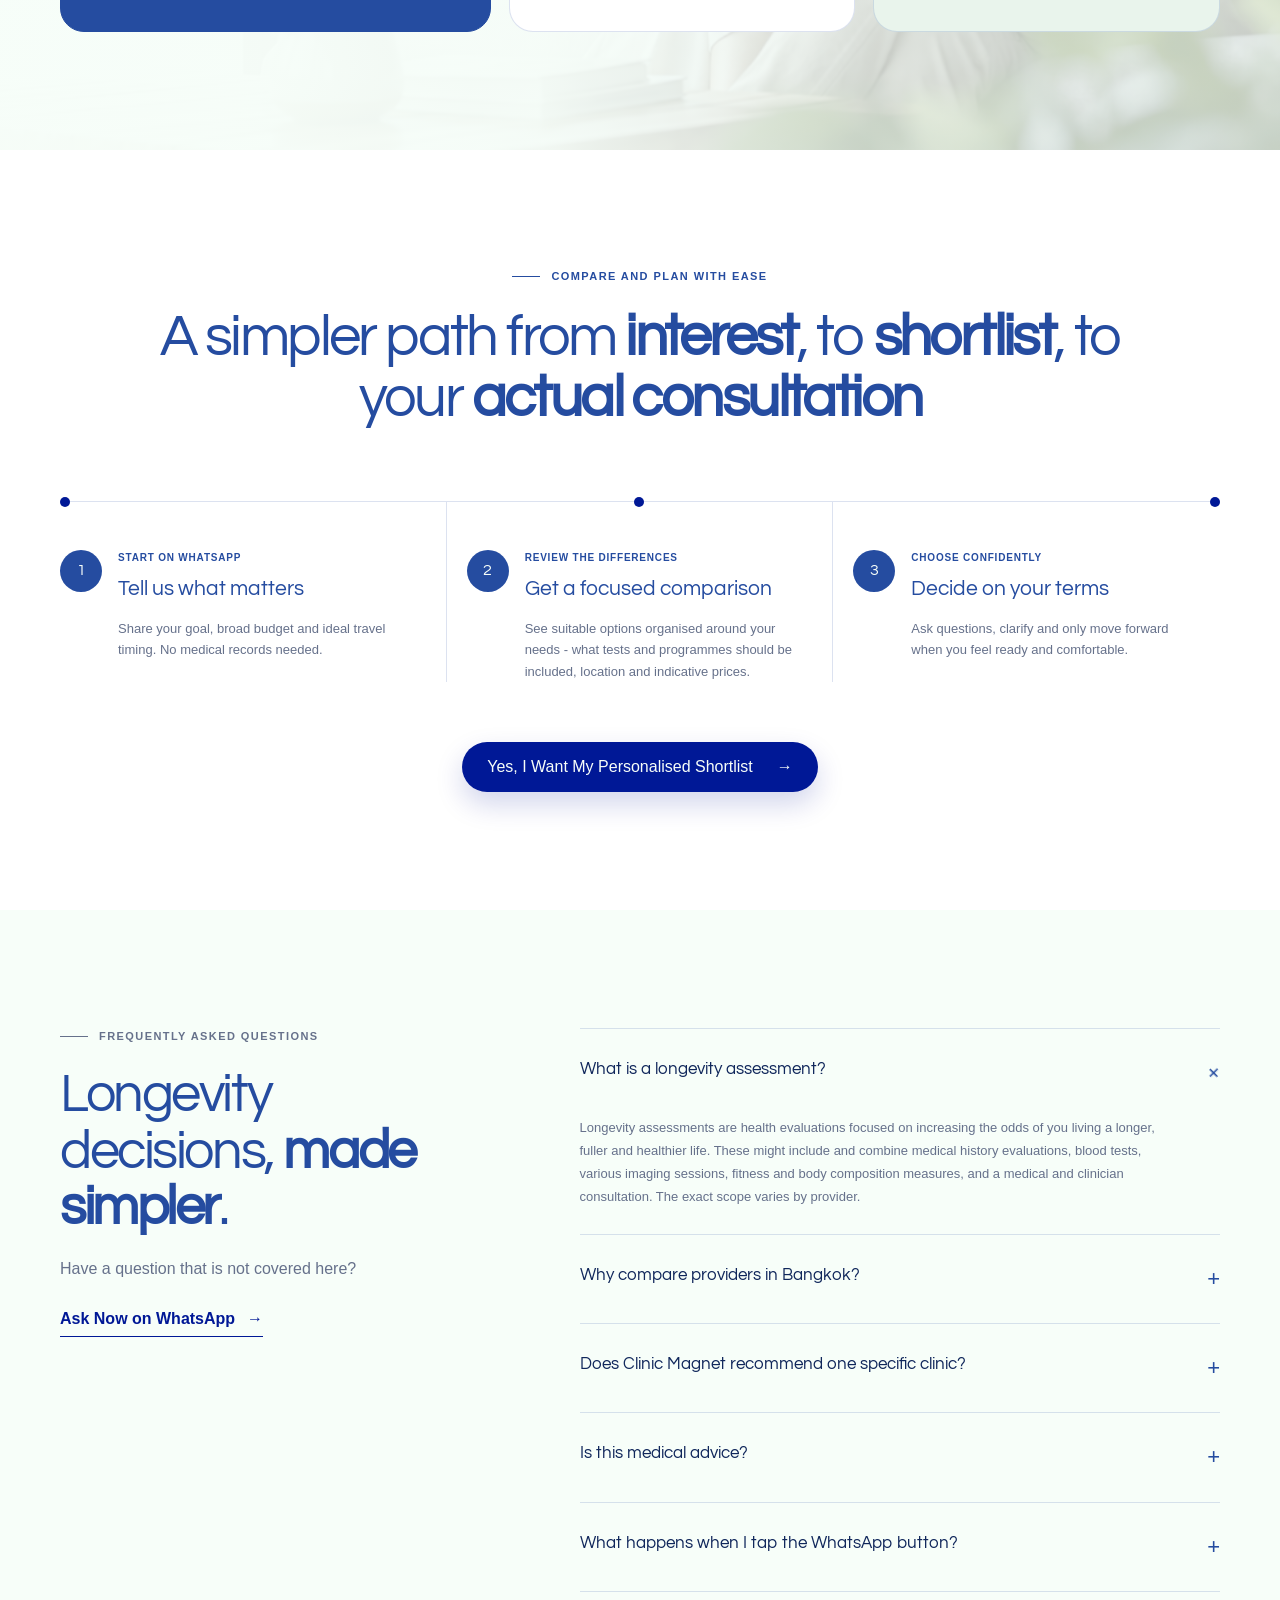
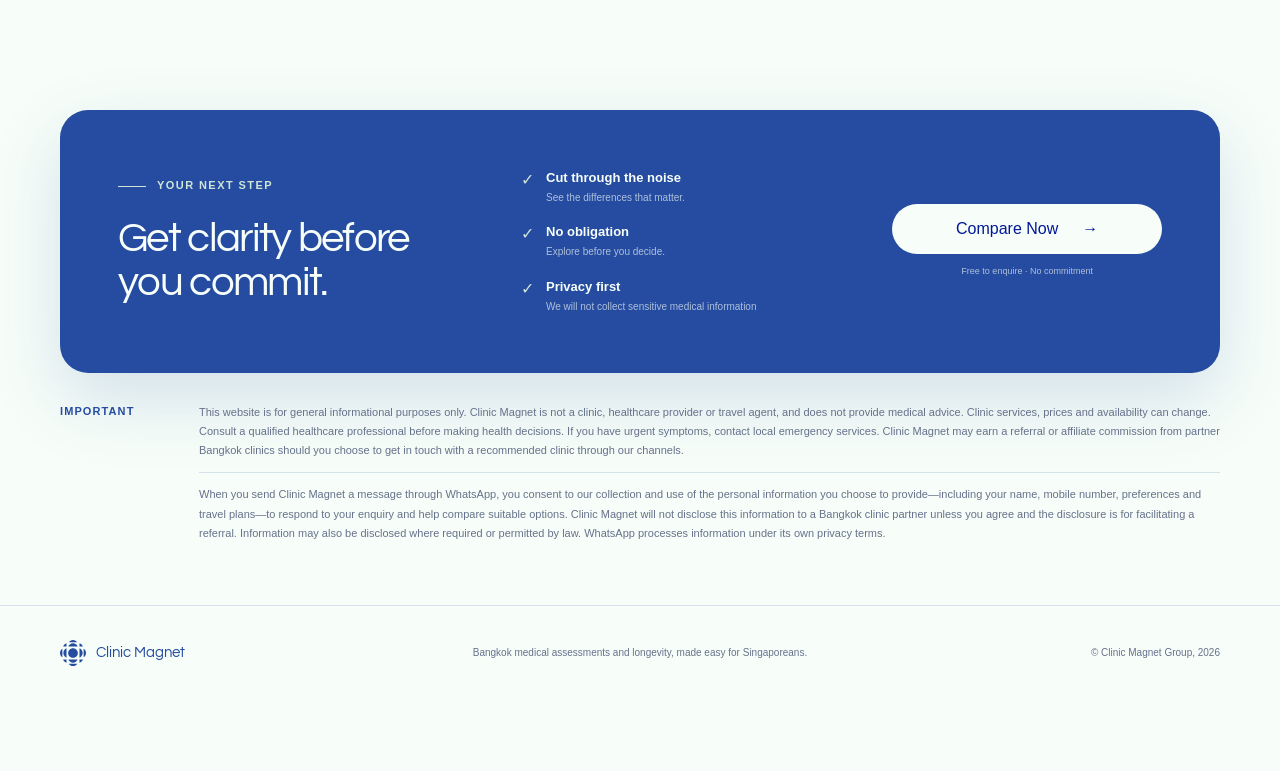
==== commit a976e70c: "Update index.html Changed 3rd CTA, How it works section, from "Start My Comparison" to "Yes, I Want " ====
--- a/index.html
+++ b/index.html
@@ -226,7 +226,7 @@
 
           <div class="center-action">
             <a class="button button-primary whatsapp-cta" data-location="cm-steps" href="#">
-              Start My Comparison <span aria-hidden="true">→</span>
+              Yes, I Want My Personalised Shortlist <span aria-hidden="true">→</span>
             </a>
           </div>
         </div>
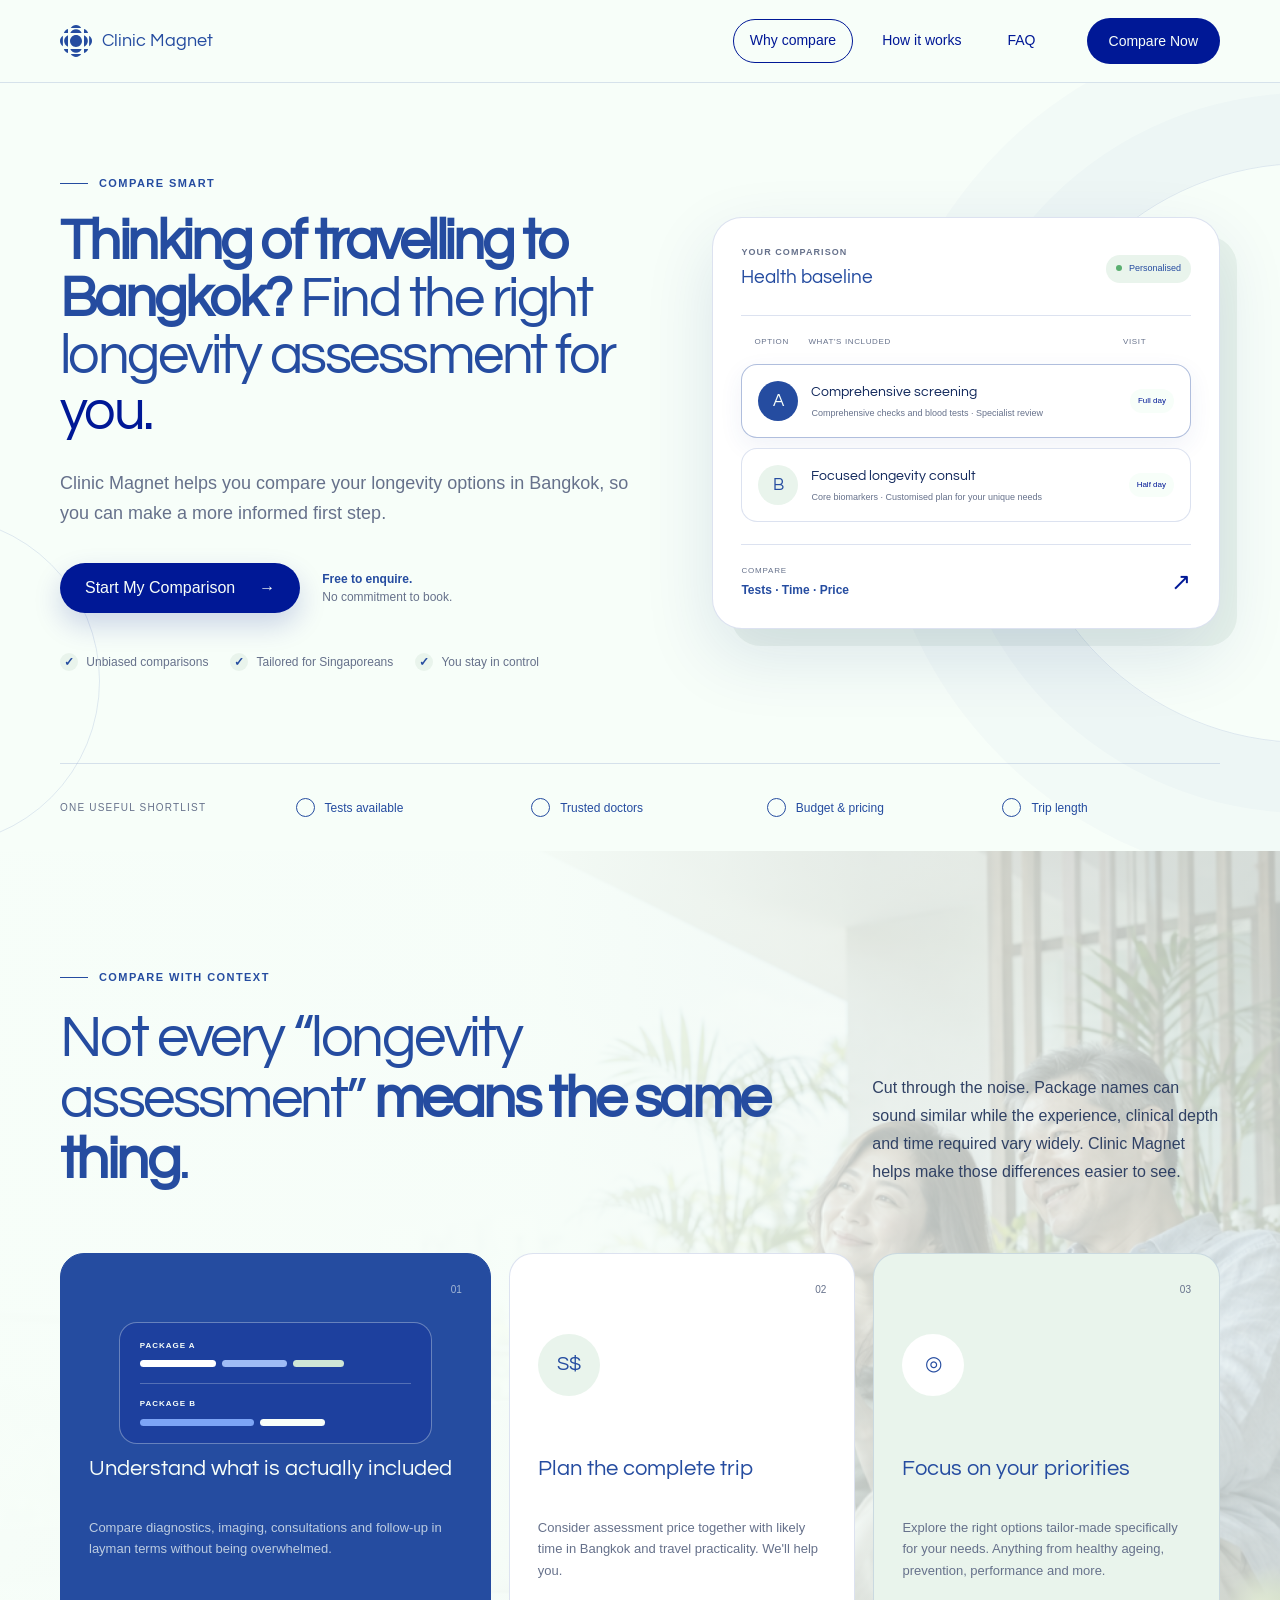
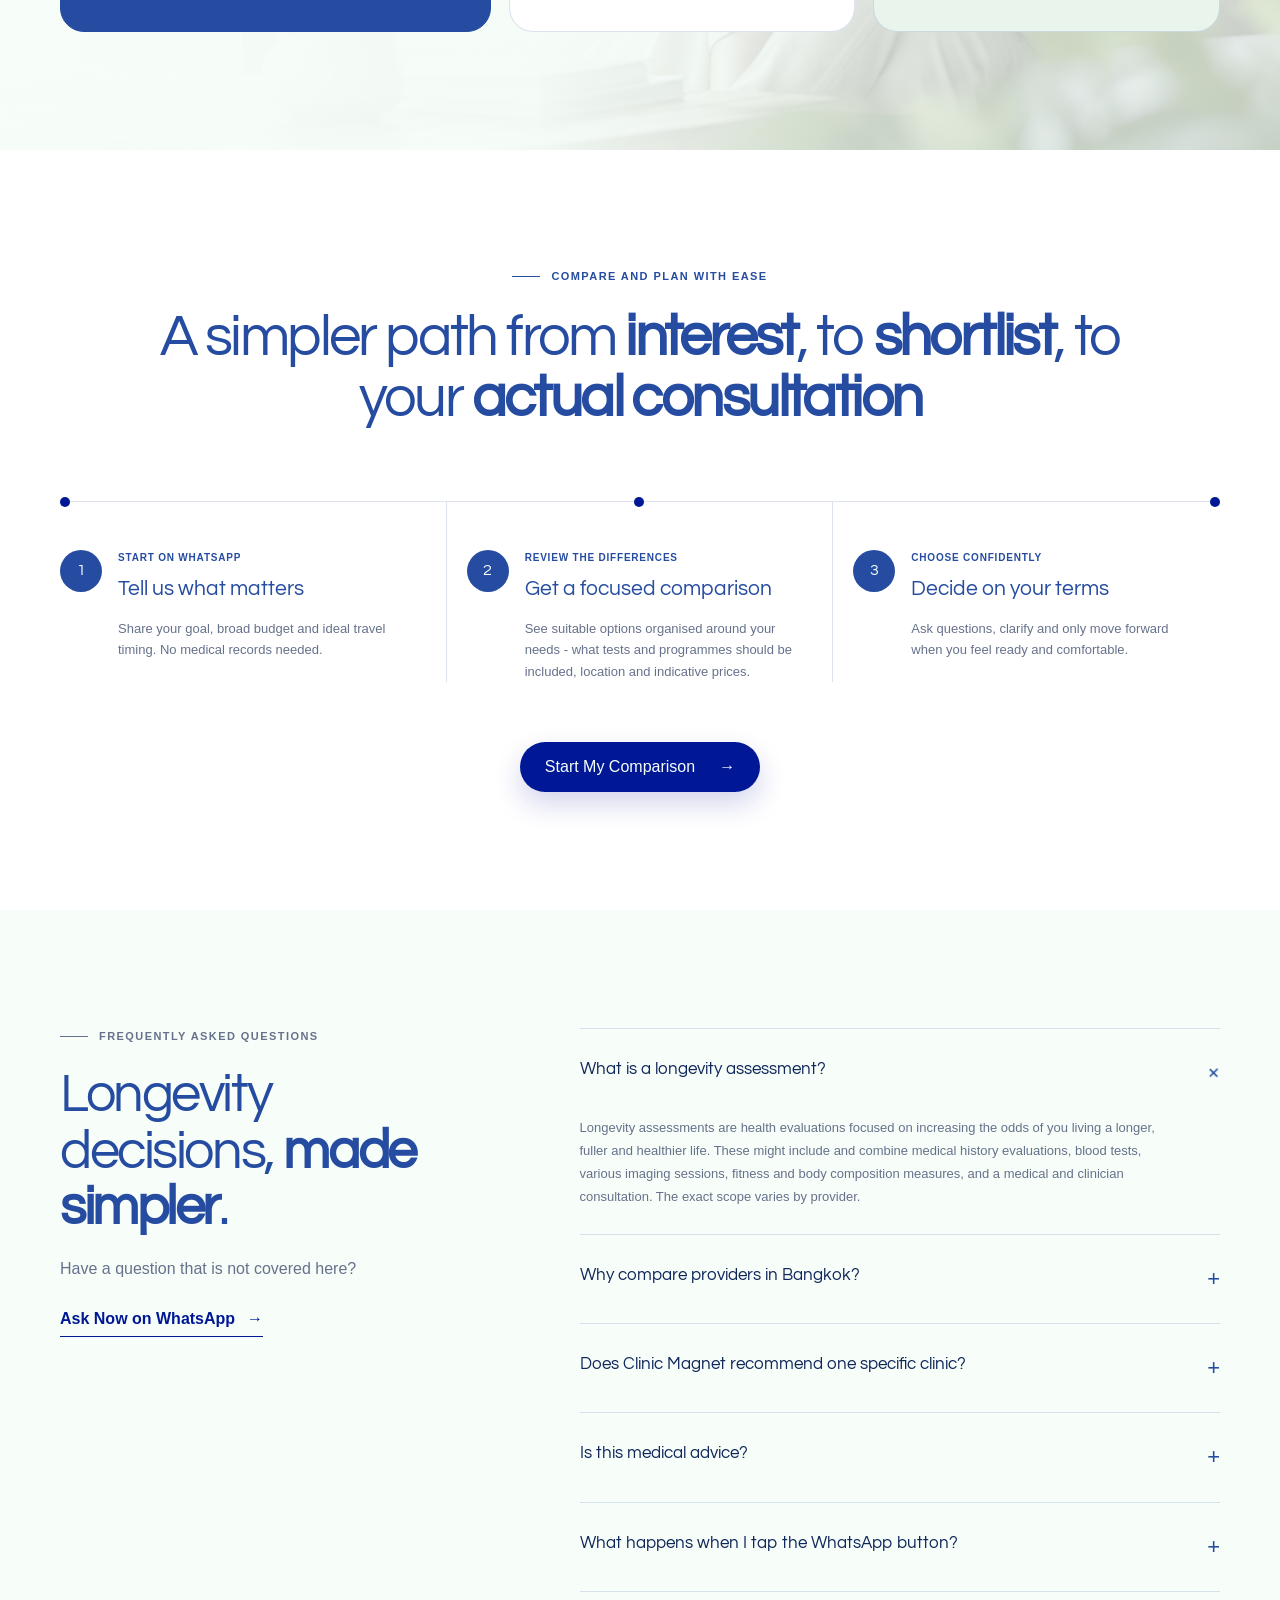
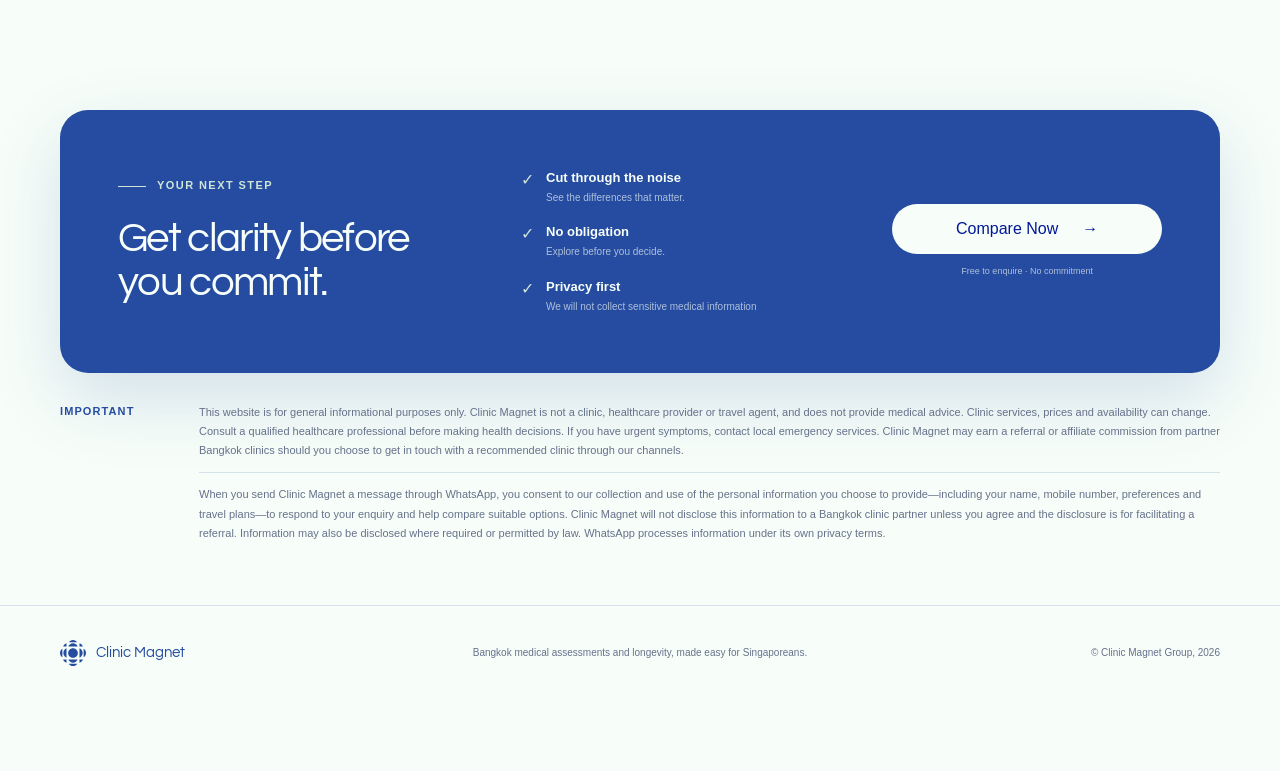
==== commit 882f1c04: "Add files via upload Updated index.html for GTM" ====
--- a/index.html
+++ b/index.html
@@ -2,6 +2,12 @@
 <html lang="en-SG">
   <head>
     <meta charset="UTF-8" />
+    <script async src="https://www.googletagmanager.com/gtm.js?id=GTM-WQBWKFH8"></script>
+    <script>
+      window.dataLayer = window.dataLayer || [];
+      function gtag(){dataLayer.push(arguments);}
+      gtag('js', new Date());
+    </script>
     <meta name="viewport" content="width=device-width, initial-scale=1.0" />
     <meta name="theme-color" content="#f7fef9" />
     <meta
@@ -32,6 +38,8 @@
     <link rel="stylesheet" href="clinic-magnet-longevity.css?v=20260912-1" />
   </head>
   <body id="top" class="cm-page">
+    <noscript><iframe src="https://www.googletagmanager.com/ns.html?id=GTM-WQBWKFH8"
+      height="0" width="0" style="display:none;visibility:hidden"></iframe></noscript>
     <a class="skip-link" href="#main">Skip to content</a>
 
     <header class="site-header">
@@ -226,7 +234,7 @@
 
           <div class="center-action">
             <a class="button button-primary whatsapp-cta" data-location="cm-steps" href="#">
-              Yes, I Want My Personalised Shortlist <span aria-hidden="true">→</span>
+              Start My Comparison <span aria-hidden="true">→</span>
             </a>
           </div>
         </div>
